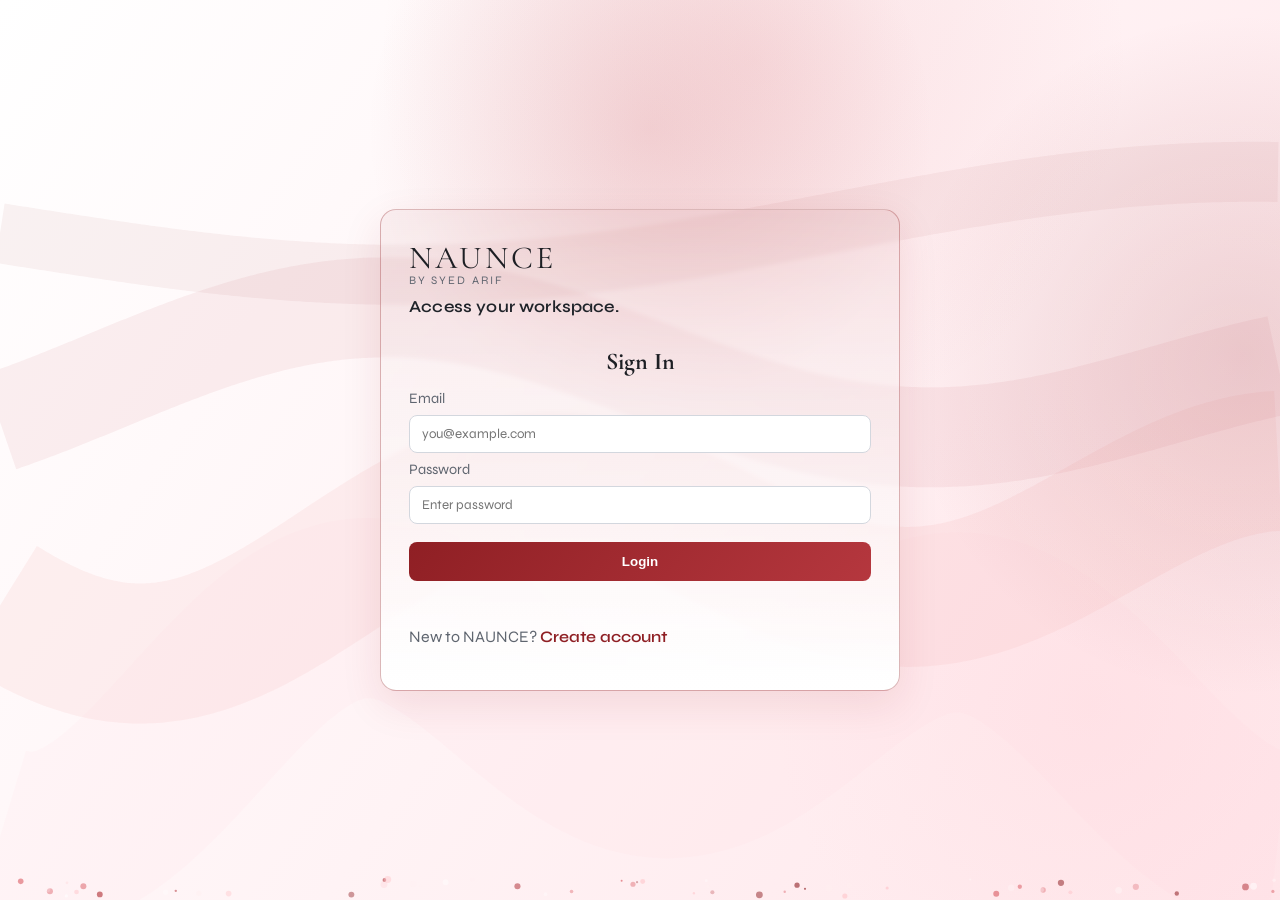
==== frontend/index.html @ 6992c6d3 "NAUCE" ====
<!DOCTYPE html>
<html lang="en">
  <head>
    <meta charset="UTF-8" />
    <meta name="viewport" content="width=device-width, initial-scale=1.0" />
    <title>NAUNCE | Login</title>
    <link rel="preconnect" href="https://fonts.googleapis.com" />
    <link rel="preconnect" href="https://fonts.gstatic.com" crossorigin />
    <link
      href="https://fonts.googleapis.com/css2?family=Cormorant+Garamond:wght@500;700&family=JetBrains+Mono:wght@400;500&family=Syne:wght@400;500;700&display=swap"
      rel="stylesheet"
    />
    <link rel="stylesheet" href="./styles.css" />
  </head>
  <body class="login-page">
    <canvas id="liveBg" class="live-bg-canvas"></canvas>
    <main class="auth-wrap">
      <section class="auth-card fade-in">
        <div class="brand-lockup auth-brand">
          <div class="brand">NAUNCE</div>
          <p class="brand-byline">by SYED ARIF</p>
          <p class="hero-copy auth-subcopy">Access your workspace.</p>
        </div>
        <h1 class="auth-title">Sign In</h1>

        <form id="loginForm" class="auth-form">
          <label for="loginEmail">Email</label>
          <input id="loginEmail" type="email" required placeholder="you@example.com" />

          <label for="loginPassword">Password</label>
          <input id="loginPassword" type="password" required placeholder="Enter password" />

          <button class="btn-primary" type="submit">Login</button>
          <p id="authMessage" class="auth-message"></p>
        </form>

        <p class="auth-switch">
          New to NAUNCE? <a href="./signup.html">Create account</a>
        </p>
      </section>
    </main>

    <script src="./auth.js"></script>
    <script>
    (function () {
      const canvas = document.getElementById('liveBg');
      const ctx = canvas.getContext('2d');
      function resize() { canvas.width = window.innerWidth; canvas.height = window.innerHeight; }
      resize();
      window.addEventListener('resize', resize);

      const PALETTE = [
        'rgba(143,31,36,', 'rgba(180,55,62,', 'rgba(220,100,108,',
        'rgba(255,200,205,', 'rgba(255,240,242,', 'rgba(255,255,255,',
      ];

      const orbs = Array.from({ length: 6 }, (_, i) => ({
        x: Math.random() * innerWidth, y: Math.random() * innerHeight,
        r: 180 + Math.random() * 220, vx: (Math.random() - 0.5) * 0.35,
        vy: (Math.random() - 0.5) * 0.35, color: PALETTE[i % PALETTE.length],
        opacity: 0.10 + Math.random() * 0.10, phase: Math.random() * Math.PI * 2,
        speed: 0.004 + Math.random() * 0.004,
      }));

      const waves = Array.from({ length: 4 }, (_, i) => ({
        amplitude: 40 + i * 18, frequency: 0.004 + i * 0.002,
        speed: 0.0006 + i * 0.0003, yBase: 0.25 + i * 0.18,
        color: PALETTE[i % PALETTE.length], opacity: 0.05 + i * 0.015,
        phase: Math.random() * Math.PI * 2, lineWidth: 60 + i * 40,
      }));

      function createParticle() {
        return { x: Math.random() * canvas.width, y: canvas.height + 10,
          vx: (Math.random() - 0.5) * 0.55, vy: -0.4 - Math.random() * 0.5,
          size: 1 + Math.random() * 2.5, color: PALETTE[Math.floor(Math.random() * PALETTE.length)],
          alpha: 0.3 + Math.random() * 0.5, life: 1, decay: 0.002 + Math.random() * 0.003 };
      }
      const particles = Array.from({ length: 55 }, createParticle);

      function animate() {
        ctx.clearRect(0, 0, canvas.width, canvas.height);
        const bg = ctx.createLinearGradient(0, 0, canvas.width, canvas.height);
        bg.addColorStop(0, '#ffffff'); bg.addColorStop(0.5, '#fff3f5'); bg.addColorStop(1, '#ffe6ea');
        ctx.fillStyle = bg; ctx.fillRect(0, 0, canvas.width, canvas.height);

        waves.forEach(w => {
          w.phase += w.speed;
          ctx.beginPath(); ctx.lineWidth = w.lineWidth;
          ctx.strokeStyle = w.color + w.opacity + ')';
          for (let x = 0; x <= canvas.width; x += 3) {
            const y = canvas.height * w.yBase + Math.sin(x * w.frequency + w.phase) * w.amplitude
                    + Math.sin(x * w.frequency * 0.5 + w.phase * 1.3) * (w.amplitude * 0.4);
            x === 0 ? ctx.moveTo(x, y) : ctx.lineTo(x, y);
          } ctx.stroke();
        });

        orbs.forEach(o => {
          o.phase += o.speed; o.x += o.vx; o.y += o.vy;
          if (o.x < -o.r) o.x = canvas.width + o.r; if (o.x > canvas.width + o.r) o.x = -o.r;
          if (o.y < -o.r) o.y = canvas.height + o.r; if (o.y > canvas.height + o.r) o.y = -o.r;
          const g = ctx.createRadialGradient(o.x, o.y, 0, o.x, o.y, o.r);
          g.addColorStop(0, o.color + o.opacity + ')'); g.addColorStop(1, o.color + '0)');
          ctx.fillStyle = g; ctx.beginPath(); ctx.arc(o.x, o.y, o.r, 0, Math.PI * 2); ctx.fill();
        });

        particles.forEach((p, i) => {
          p.x += p.vx; p.y += p.vy; p.life -= p.decay;
          if (p.life <= 0 || p.y < -10) { particles[i] = createParticle(); return; }
          ctx.beginPath(); ctx.arc(p.x, p.y, p.size, 0, Math.PI * 2);
          ctx.fillStyle = p.color + (p.alpha * p.life) + ')'; ctx.fill();
        });

        requestAnimationFrame(animate);
      }
      animate();
    })();
    </script>
  </body>
</html>
---- frontend/styles.css ----
:root {
  --ink: #f7f7f8;
  --ink-soft: #ffffff;
  --cream: #1d1f24;
  --terracotta: #8f1f24;
  --gold: #a42a30;
  --muted: #5f656f;
  --chrome: #ffffff;
  --ring-size: 452;
}

* {
  box-sizing: border-box;
}

html,
body {
  margin: 0;
  padding: 0;
  background: transparent;
  color: var(--cream);
  font-family: "Syne", system-ui, sans-serif;
}

body {
  min-height: 100vh;
  padding: 24px clamp(16px, 4vw, 56px) 80px;
}

/* ── Live canvas background ── */
.live-bg-canvas {
  position: fixed;
  inset: 0;
  width: 100vw;
  height: 100vh;
  pointer-events: none;
  z-index: -1;
  display: block;
}

.login-page {
  overflow: hidden;
  min-height: 100vh;
  background: linear-gradient(145deg, #ffffff 0%, #fff4f5 40%, #ffe9ec 100%);
  background-attachment: fixed;
}

html:has(.login-page),
body.login-page {
  height: 100%;
  min-height: 100vh;
}

.login-bg-canvas {
  width: 100%;
  height: 100%;
  display: block;
}


.nav {
  display: flex;
  justify-content: space-between;
  align-items: center;
  margin-bottom: 40px;
}

.brand {
  font-family: "Cormorant Garamond", serif;
  font-size: 2rem;
  letter-spacing: 0.1em;
}

.brand-lockup {
  display: flex;
  flex-direction: column;
  gap: 0;
}

.brand-byline {
  margin: -4px 0 0;
  font-size: 0.72rem;
  letter-spacing: 0.18em;
  text-transform: uppercase;
  color: var(--muted);
}

.auth-brand {
  margin-bottom: 8px;
}

.auth-card .hero-copy {
  color: #1f2329;
  font-weight: 600;
  font-size: 1.05rem;
  line-height: 1.7;
  letter-spacing: 0.01em;
  padding-bottom: 6px;
  margin-bottom: 12px;
  overflow: visible;
}

.auth-subcopy {
  margin-top: 6px;
}

.auth-title {
  text-align: center;
}

.nav a {
  color: var(--muted);
  text-decoration: none;
  margin-left: 18px;
}

.nav a:hover {
  color: var(--gold);
}

h1,
h2,
h3 {
  font-family: "Cormorant Garamond", serif;
  margin: 0 0 14px;
}

.hero {
  max-width: 900px;
  margin-bottom: 36px;
}

.tagline {
  text-transform: uppercase;
  letter-spacing: 0.12em;
  color: var(--gold);
}

.hero h1 {
  font-size: clamp(2rem, 5vw, 3.8rem);
  line-height: 1.1;
}

.hero-copy {
  color: var(--muted);
  max-width: 760px;
}

.btn-primary {
  background: linear-gradient(130deg, #8f1f24, #b5373e);
  color: #ffffff;
  border: none;
  padding: 12px 20px;
  font-weight: 700;
  cursor: pointer;
  border-radius: 8px;
  margin-top: 10px;
}

.panel {
  background: linear-gradient(180deg, rgba(143, 31, 36, 0.04), rgba(255, 255, 255, 0.9));
  border: 1px solid rgba(143, 31, 36, 0.28);
  border-radius: 14px;
  padding: 20px;
  margin-bottom: 24px;
}

.section-head {
  display: flex;
  align-items: center;
  justify-content: space-between;
}

.processing-dot {
  font-size: 0.85rem;
  color: var(--muted);
}

.processing-dot.active {
  color: var(--gold);
  animation: pulse-glow 1.2s infinite;
}

textarea {
  width: 100%;
  margin-top: 8px;
  background: var(--ink-soft);
  color: var(--cream);
  border: 1px solid #c6c9cf;
  border-radius: 8px;
  padding: 12px;
  resize: none;
  font-family: "JetBrains Mono", monospace;
  font-size: 1.05rem;
  line-height: 1.6;
}

.voice-textarea-row {
  display: grid;
  grid-template-columns: 1fr auto;
  gap: 10px;
  align-items: start;
}

.voice-btn {
  margin-top: 8px;
  border: 1px solid rgba(143, 31, 36, 0.35);
  background: #fff;
  color: var(--terracotta);
  border-radius: 8px;
  padding: 10px 12px;
  font-weight: 700;
  cursor: pointer;
}

.voice-btn:hover {
  background: rgba(143, 31, 36, 0.08);
}

.drop-zone {
  border: 1px dashed #8f1f24;
  margin-top: 14px;
  padding: 20px;
  border-radius: 10px;
  text-align: center;
  position: relative;
}

.drop-zone.dragging {
  background: rgba(143, 31, 36, 0.2);
}

.drop-zone input {
  position: absolute;
  inset: 0;
  opacity: 0;
  cursor: pointer;
}

.action-row {
  margin-top: 14px;
}

.translate-row {
  margin-top: 14px;
  display: grid;
  grid-template-columns: 120px minmax(160px, 220px) auto;
  gap: 10px;
  align-items: center;
}

.translate-row label {
  color: var(--muted);
  font-size: 0.9rem;
}

.translate-row select,
.translate-row input {
  border: 1px solid #d3d7de;
  border-radius: 8px;
  padding: 10px;
  background: #fff;
  color: var(--cream);
  font-family: "Syne", system-ui, sans-serif;
}

.translation-output {
  margin-top: 14px;
  background: rgba(255, 255, 255, 0.75);
  border: 1px solid rgba(143, 31, 36, 0.2);
  border-radius: 12px;
  padding: 12px;
}

.translation-output h3 {
  margin-bottom: 8px;
}

.translation-head {
  display: flex;
  align-items: center;
  justify-content: space-between;
  gap: 8px;
}

.voice-source-badge {
  font-family: "JetBrains Mono", monospace;
  font-size: 0.72rem;
  padding: 4px 8px;
  border-radius: 999px;
  border: 1px solid transparent;
  white-space: nowrap;
}

.voice-source-badge.online {
  color: #1e7a45;
  background: rgba(49, 160, 92, 0.12);
  border-color: rgba(49, 160, 92, 0.35);
}

.voice-source-badge.offline {
  color: #8f1f24;
  background: rgba(143, 31, 36, 0.12);
  border-color: rgba(143, 31, 36, 0.35);
}

.translate-status {
  margin: 0 0 8px;
  color: var(--muted);
  font-size: 0.9rem;
}

.stat-bars {
  display: grid;
  gap: 10px;
}

.stat-row {
  display: grid;
  grid-template-columns: 72px 1fr 44px;
  align-items: center;
  gap: 8px;
  font-size: 0.9rem;
}

.stat-track {
  height: 10px;
  background: rgba(0, 0, 0, 0.08);
  border-radius: 999px;
  overflow: hidden;
}

.stat-fill {
  height: 100%;
  width: 0;
  transition: width 0.5s ease;
}

.stat-fill.safe {
  background: linear-gradient(90deg, #2f8f4e, #56b86a);
}

.stat-fill.caution {
  background: linear-gradient(90deg, #dca33a, #f2c15c);
}

.stat-fill.risk {
  background: linear-gradient(90deg, #8f1f24, #cb3941);
}

.fingerprint-grid {
  display: grid;
  grid-template-columns: repeat(2, minmax(0, 1fr));
  gap: 10px;
}

.fp-item {
  border: 1px solid rgba(143, 31, 36, 0.2);
  border-radius: 10px;
  padding: 10px;
  background: rgba(255, 255, 255, 0.65);
}

.fp-item span {
  display: block;
  color: var(--muted);
  font-size: 0.82rem;
}

.fp-item strong {
  font-size: 1.05rem;
}

.cards,
.dashboard-grid,
.columns {
  display: grid;
  gap: 14px;
}

.cards {
  grid-template-columns: repeat(auto-fit, minmax(230px, 1fr));
  margin-top: 18px;
}

.dashboard-grid {
  grid-template-columns: repeat(auto-fit, minmax(280px, 1fr));
}

.columns {
  grid-template-columns: repeat(auto-fit, minmax(280px, 1fr));
}

.card {
  background: rgba(255, 255, 255, 0.8);
  border: 1px solid rgba(143, 31, 36, 0.2);
  border-radius: 12px;
  padding: 14px;
}

.float-card {
  animation: float-card 4.2s ease-in-out infinite;
}

.float-card:nth-child(2) {
  animation-delay: 0.45s;
}

.float-card:nth-child(3) {
  animation-delay: 0.9s;
}

.emotion-wheel {
  display: grid;
  grid-template-columns: repeat(3, 1fr);
  gap: 8px;
}

.emotion-pill {
  text-align: center;
  padding: 6px;
  border-radius: 999px;
  background: rgba(143, 31, 36, 0.2);
  border: 1px solid rgba(143, 31, 36, 0.35);
  font-size: 0.8rem;
}

.score-ring {
  display: block;
  margin-inline: auto;
}

.ring-bg,
.ring-progress {
  fill: none;
  stroke-width: 12;
  transform: rotate(-90deg);
  transform-origin: 90px 90px;
}

.ring-bg {
  stroke: rgba(143, 31, 36, 0.15);
}

.ring-progress {
  stroke: var(--terracotta);
  stroke-linecap: round;
  stroke-dasharray: var(--ring-size);
  stroke-dashoffset: var(--ring-size);
  transition: stroke-dashoffset 0.9s ease;
}

#scoreText {
  font-family: "JetBrains Mono", monospace;
  fill: var(--cream);
  font-size: 1.45rem;
}

.trend-chart {
  width: 100%;
  height: 180px;
}

#trendPath {
  fill: none;
  stroke: #bb2d34;
  stroke-width: 3;
  stroke-dasharray: 600;
  stroke-dashoffset: 600;
  transition: stroke-dashoffset 1s ease;
}



.fade-in {
  animation: fade-up 0.8s ease both;
}

.auth-wrap {
  min-height: calc(100vh - 48px);
  display: grid;
  place-items: center;
}

.auth-card {
  width: min(520px, 92vw);
  background: linear-gradient(180deg, rgba(143, 31, 36, 0.05), #ffffff);
  border: 1px solid rgba(143, 31, 36, 0.32);
  border-radius: 16px;
  padding: 28px;
  box-shadow: 0 14px 40px rgba(143, 31, 36, 0.1);
  position: relative;
  z-index: 2;
  backdrop-filter: blur(2px);
}

.auth-form {
  margin-top: 14px;
  display: grid;
  gap: 8px;
}

.auth-form label {
  font-size: 0.9rem;
  color: var(--muted);
}

.auth-form input,
.auth-form select {
  width: 100%;
  border: 1px solid #d3d7de;
  border-radius: 8px;
  padding: 10px 12px;
  font-family: "Syne", system-ui, sans-serif;
  background: #ffffff;
  color: var(--cream);
}

.auth-message {
  min-height: 20px;
  margin: 8px 0 0;
  font-size: 0.9rem;
}

.auth-message.error {
  color: #a92d34;
}

.auth-message.success {
  color: #2f7d44;
}

.auth-switch {
  margin-top: 10px;
  color: var(--muted);
}

.auth-switch a {
  color: var(--terracotta);
  font-weight: 600;
  text-decoration: none;
}


@keyframes pulse-glow {
  0%,
  100% {
    text-shadow: 0 0 0 transparent;
  }
  50% {
    text-shadow: 0 0 12px var(--chrome);
  }
}

@keyframes fade-up {
  from {
    opacity: 0;
    transform: translateY(10px);
  }
  to {
    opacity: 1;
    transform: translateY(0);
  }
}

@keyframes float-card {
  0%,
  100% {
    transform: translateY(0);
  }
  50% {
    transform: translateY(-7px);
  }
}


@media (max-width: 840px) {
  .voice-textarea-row {
    grid-template-columns: 1fr;
  }

  .translate-row {
    grid-template-columns: 1fr;
  }

  .bot-sidebar {
    position: static;
    width: 100%;
    margin-top: 16px;
  }
}
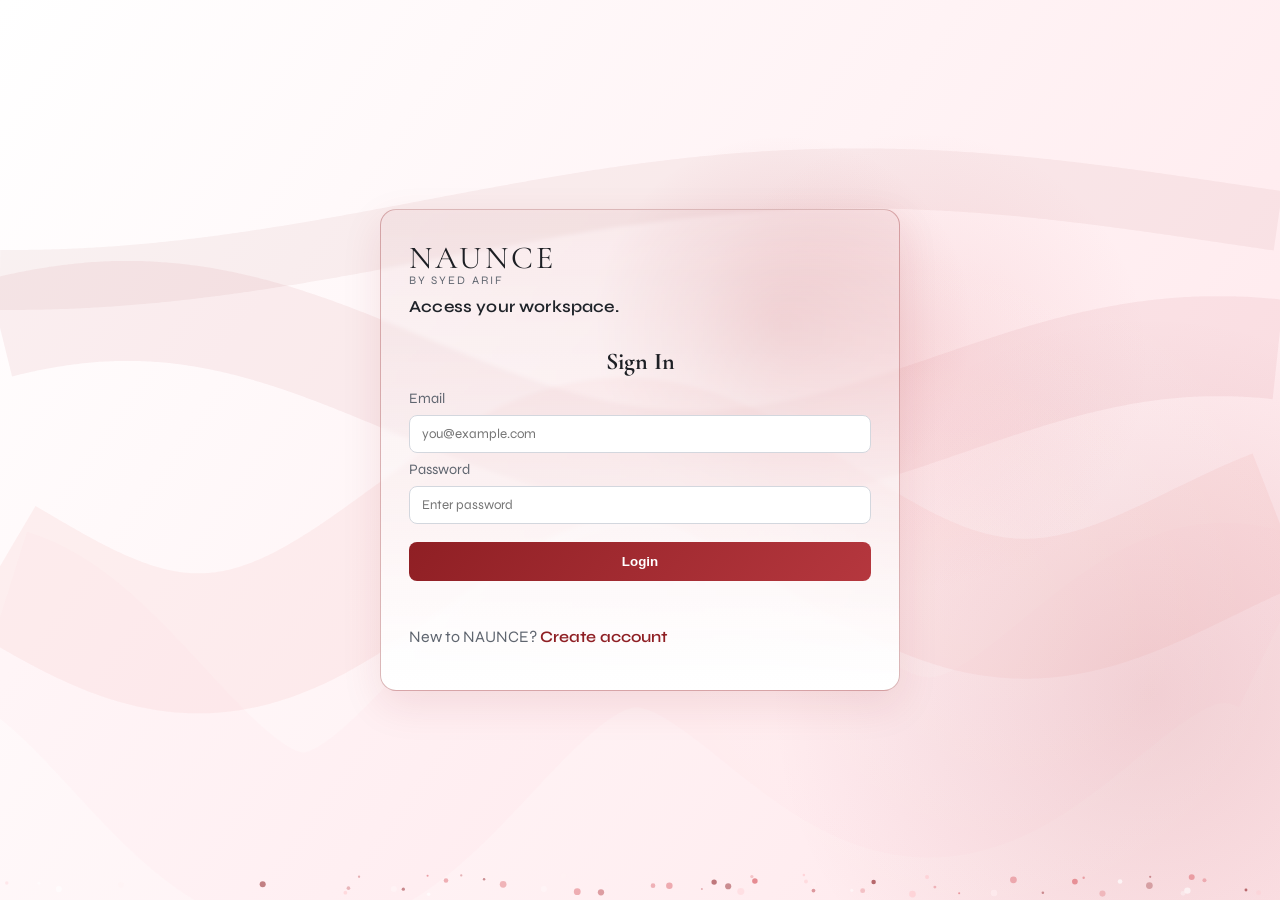
==== commit 0e503f36: "feat: implement backend keep-alive and update deployment" ====
--- a/frontend/index.html
+++ b/frontend/index.html
@@ -48,6 +48,22 @@
       function resize() { canvas.width = window.innerWidth; canvas.height = window.innerHeight; }
       resize();
       window.addEventListener('resize', resize);
+
+      // --- WARM UP BACKEND ---
+      async function warmUp() {
+        try {
+          // Detect API Base from current origin
+          const apiBase = window.location.hostname === "localhost" || window.location.hostname === "127.0.0.1" 
+            ? "http://127.0.0.1:8000" 
+            : "";
+          console.log("Warming up backend at:", apiBase + "/health");
+          await fetch(`${apiBase}/health`, { mode: 'no-cors' });
+        } catch (e) {
+          console.warn("Backend warmup failed", e);
+        }
+      }
+      warmUp();
+      // -----------------------
 
       const PALETTE = [
         'rgba(143,31,36,', 'rgba(180,55,62,', 'rgba(220,100,108,',
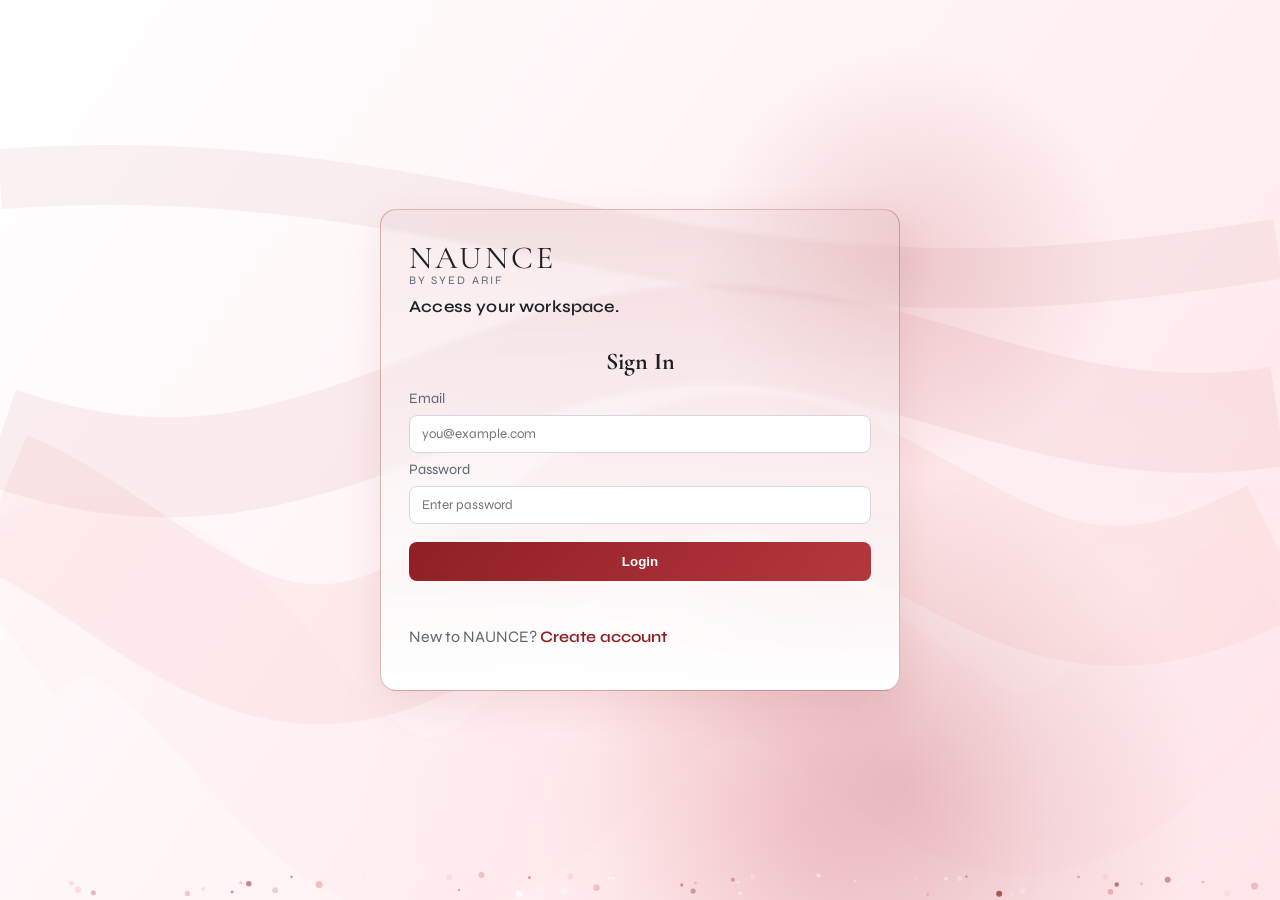
==== commit c5b39d34: "Fix Gemini API quotas crash, add error fallback, fix json parse bug" ====
--- a/frontend/index.html
+++ b/frontend/index.html
@@ -53,9 +53,11 @@
       async function warmUp() {
         try {
           // Detect API Base from current origin
-          const apiBase = window.location.hostname === "localhost" || window.location.hostname === "127.0.0.1" 
+          const apiBase = window.location.protocol === "file:" 
             ? "http://127.0.0.1:8000" 
-            : "";
+            : (window.location.hostname === "localhost" || window.location.hostname === "127.0.0.1" 
+              ? window.location.origin 
+              : "");
           console.log("Warming up backend at:", apiBase + "/health");
           await fetch(`${apiBase}/health`, { mode: 'no-cors' });
         } catch (e) {
